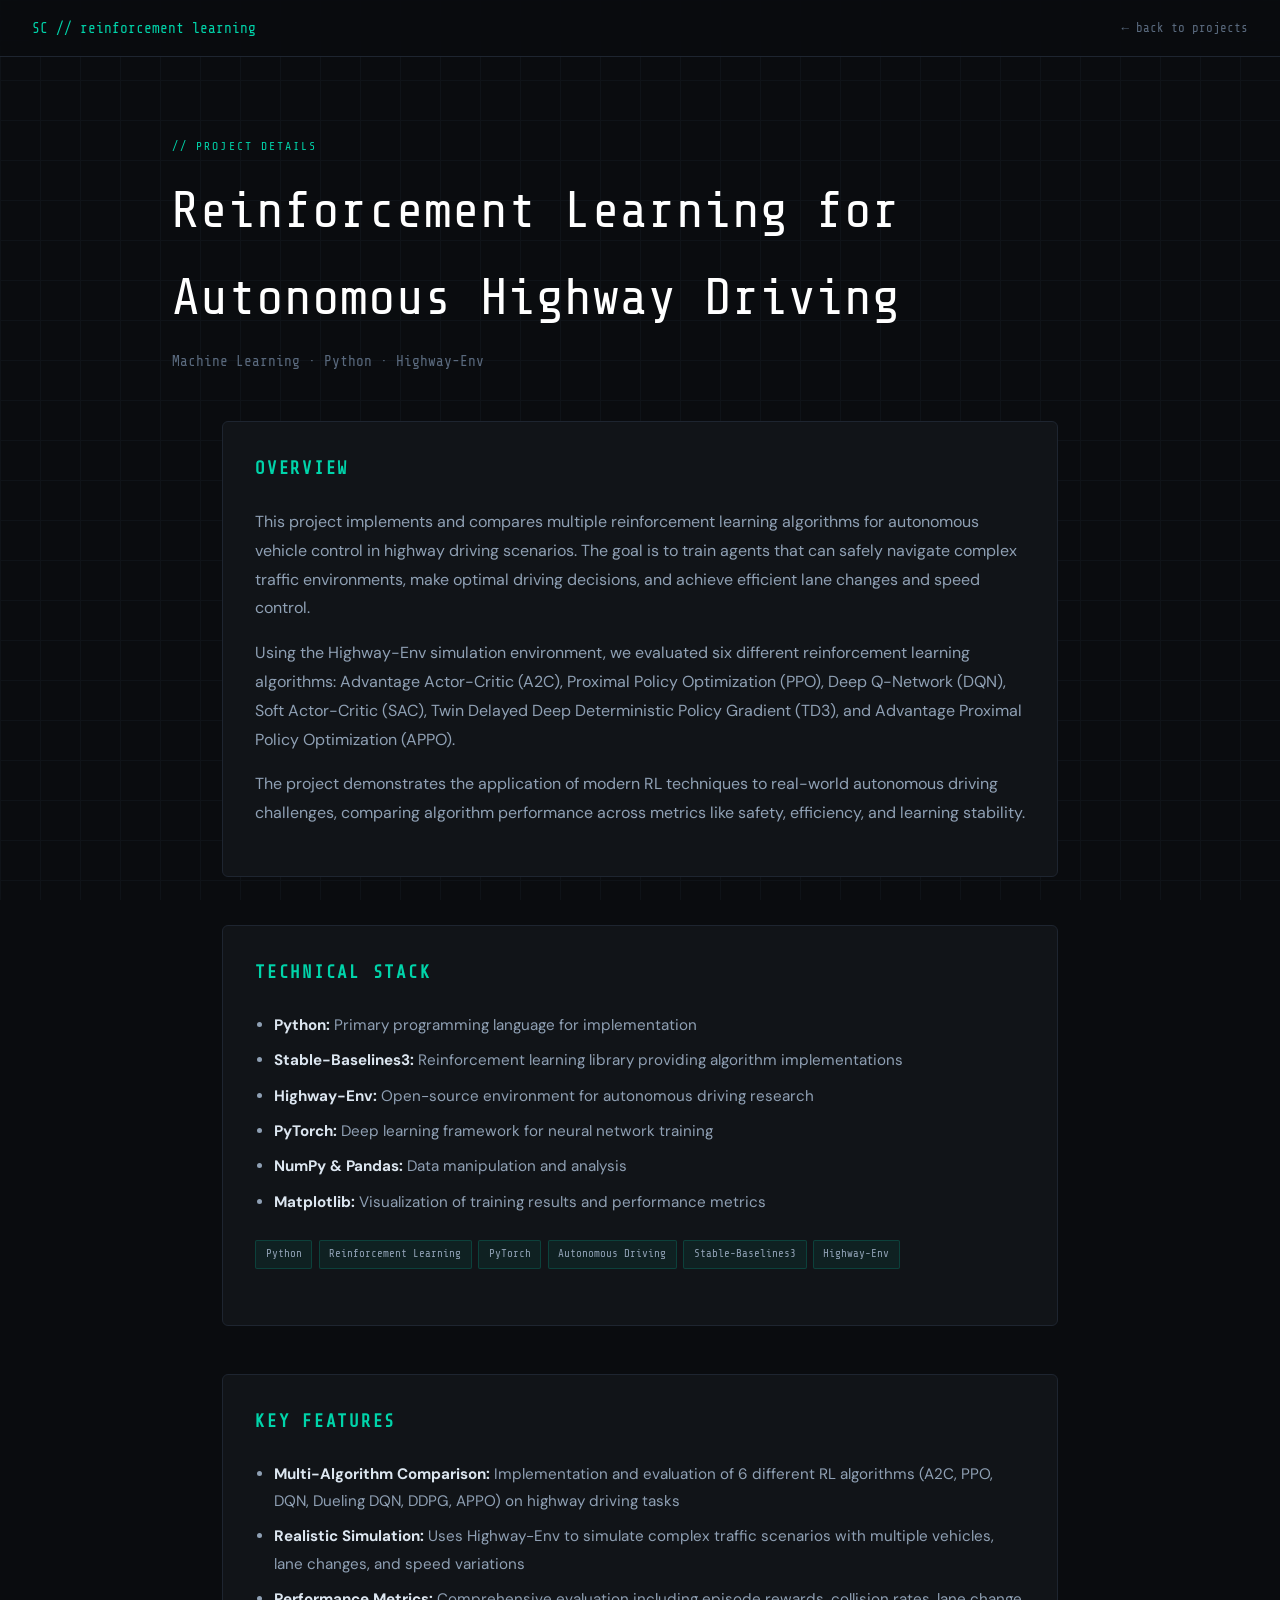
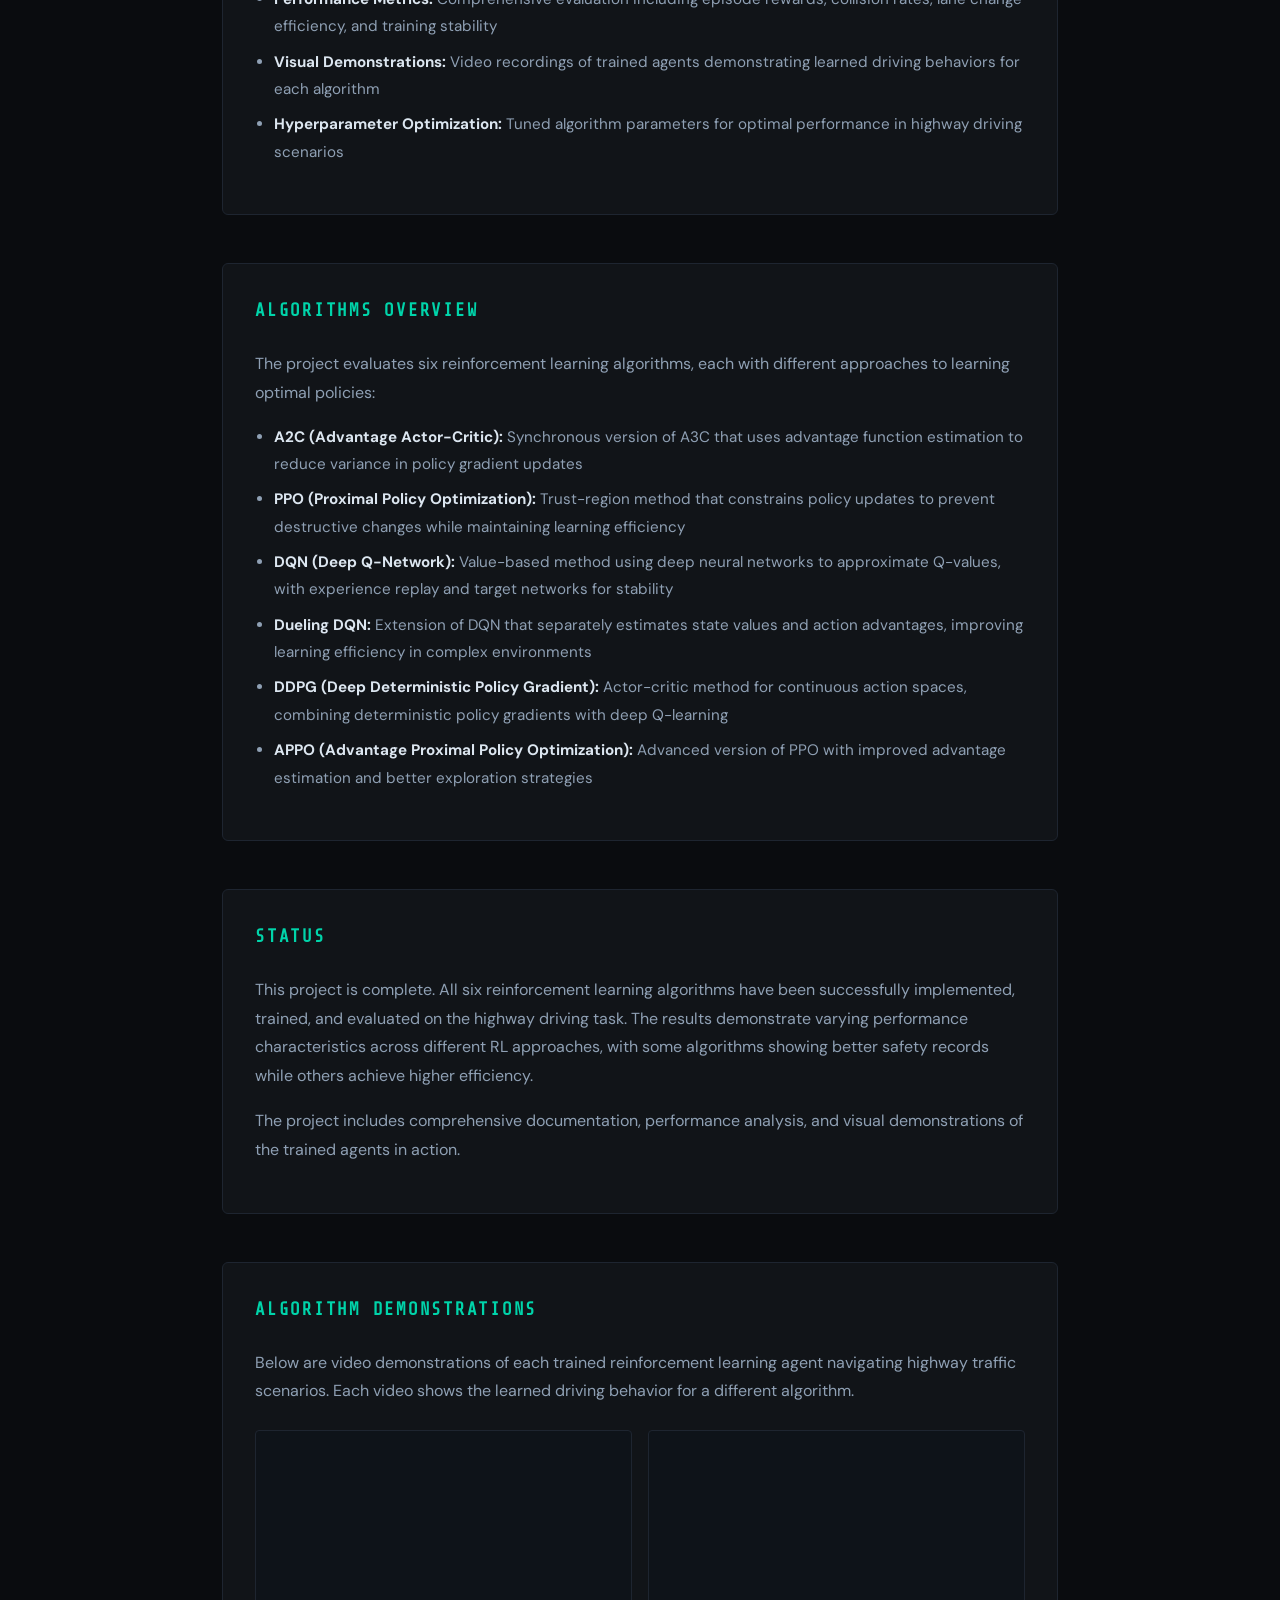
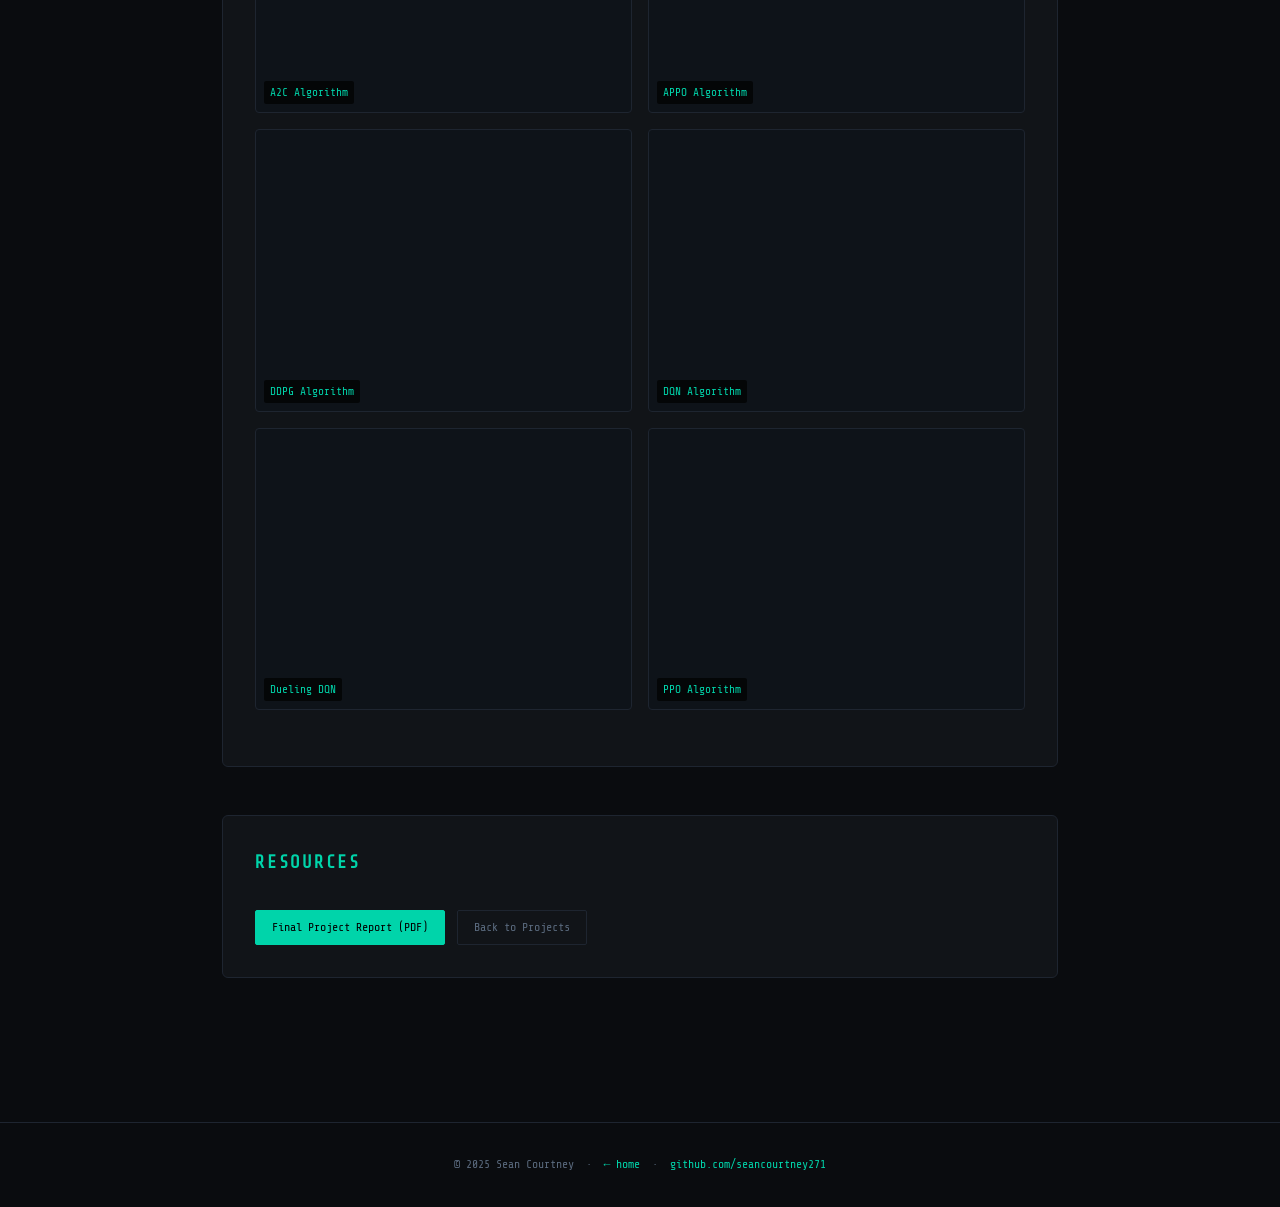
==== project2-details.html @ b9f99169 "Added html pages for 2 projects and their supporting videos and documents" ====
<!DOCTYPE html>
<html lang="en">
<head>
  <meta charset="UTF-8" />
  <meta name="viewport" content="width=device-width, initial-scale=1.0"/>
  <title>Project 2 — Sean Courtney</title>
  <link href="https://fonts.googleapis.com/css2?family=Share+Tech+Mono&family=DM+Sans:wght@300;400;500;600&display=swap" rel="stylesheet"/>
  <style>
    /* ─── DESIGN TOKENS (keep in sync with index.html) ──────────── */
    :root {
      --bg:        #0a0c0f;
      --surface:   #111418;
      --surface2:  #161b22;
      --border:    #1e2530;
      --accent:    #00d4aa;
      --accent2:   #0087ff;
      --text:      #dce6f0;
      --muted:     #5a6a7e;
      --mono:      'Share Tech Mono', monospace;
      --sans:      'DM Sans', sans-serif;
    }

    *, *::before, *::after { box-sizing: border-box; margin: 0; padding: 0; }
    html { scroll-behavior: smooth; }
    body {
      background: var(--bg);
      color: var(--text);
      font-family: var(--sans);
      font-size: 16px;
      line-height: 1.7;
      overflow-x: hidden;
    }
    a { color: var(--accent); text-decoration: none; }
    a:hover { text-decoration: underline; }

    /* grid background */
    body::before {
      content: '';
      position: fixed; inset: 0;
      background-image:
        linear-gradient(var(--border) 1px, transparent 1px),
        linear-gradient(90deg, var(--border) 1px, transparent 1px);
      background-size: 40px 40px;
      opacity: 0.3;
      pointer-events: none; z-index: 0;
    }

    /* ─── NAV ────────────────────────────────────────────────────── */
    nav {
      position: sticky; top: 0; z-index: 100;
      background: rgba(10,12,15,0.88);
      backdrop-filter: blur(12px);
      border-bottom: 1px solid var(--border);
      padding: 1rem 2rem;
      display: flex; justify-content: space-between; align-items: center;
    }
    .nav-logo { font-family: var(--mono); color: var(--accent); font-size: 0.9rem; }
    .nav-back {
      font-family: var(--mono); font-size: 0.78rem;
      color: var(--muted); transition: color 0.2s;
    }
    .nav-back:hover { color: var(--accent); text-decoration: none; }

    /* ─── PAGE HEADER ────────────────────────────────────────────── */
    .page-header {
      padding: 5rem 2rem 3rem;
      max-width: 1000px; margin: 0 auto;
      position: relative; z-index: 1;
    }
    .page-tag {
      font-family: var(--mono); font-size: 0.72rem;
      color: var(--accent); letter-spacing: 0.18em;
      text-transform: uppercase; margin-bottom: 0.6rem;
    }
    h1 {
      font-family: var(--mono);
      font-size: clamp(2rem, 5vw, 3.2rem);
      font-weight: 400; color: #fff;
      animation: fadeUp 0.6s 0.1s both;
    }
    .page-sub {
      color: var(--muted); font-size: 0.9rem;
      font-family: var(--mono); margin-top: 0.5rem;
      animation: fadeUp 0.6s 0.25s both;
    }

    /* ─── MAIN CONTENT AREA ──────────────────────────────────────── */
    .content-container {
      max-width: 900px; margin: 0 auto;
      padding: 0 2rem 6rem;
      position: relative; z-index: 1;
    }

    /* ─── CONTENT SECTIONS ───────────────────────────────────────── */
    .content-section {
      margin-bottom: 3rem;
      padding: 2rem;
      border: 1px solid var(--border);
      border-radius: 6px;
      background: var(--surface);
    }

    .section-title {
      font-family: var(--mono);
      font-size: 1.1rem;
      color: var(--accent);
      margin-bottom: 1.5rem;
      text-transform: uppercase;
      letter-spacing: 0.1em;
    }

    .section-content {
      color: #8fa0b4;
      line-height: 1.8;
    }

    .section-content p {
      margin-bottom: 1rem;
    }

    .section-content ul {
      margin: 1rem 0 1rem 1.2rem;
      font-size: 0.95rem;
      color: #8fa0b4;
    }

    .section-content ul li {
      margin-bottom: 0.5rem;
    }

    .section-content strong {
      color: var(--text);
    }

    /* ─── MEDIA GALLERY ──────────────────────────────────────────── */
    .media-gallery {
      display: grid;
      grid-template-columns: repeat(auto-fit, minmax(250px, 1fr));
      gap: 1rem;
      margin: 1.5rem 0;
    }

    .gallery-item {
      aspect-ratio: 4/3;
      border: 1px solid var(--border);
      border-radius: 4px;
      overflow: hidden;
      background: #0e1319;
      display: flex;
      align-items: center;
      justify-content: center;
      position: relative;
    }

    .gallery-item img,
    .gallery-item video {
      width: 100%;
      height: 100%;
      object-fit: contain;
    }

    /* ─── TAGS ───────────────────────────────────────────────────── */
    .proj-tags {
      display: flex;
      flex-wrap: wrap;
      gap: 0.4rem;
      margin: 1.5rem 0;
    }

    .tag {
      font-family: var(--mono);
      font-size: 0.68rem;
      padding: 0.25rem 0.6rem;
      background: rgba(0,212,170,0.07);
      border: 1px solid rgba(0,212,170,0.18);
      border-radius: 2px;
      color: #8fa0b4;
    }

    /* ─── LINKS ──────────────────────────────────────────────────── */
    .proj-links {
      display: flex;
      gap: 0.75rem;
      flex-wrap: wrap;
      margin-top: 2rem;
    }

    .proj-link {
      font-family: var(--mono);
      font-size: 0.74rem;
      padding: 0.4rem 1rem;
      border: 1px solid var(--border);
      border-radius: 2px;
      color: var(--muted);
      transition: all 0.2s;
    }

    .proj-link:hover {
      color: var(--accent);
      border-color: var(--accent);
      text-decoration: none;
    }

    .proj-link.primary {
      background: var(--accent);
      color: #000;
      border-color: var(--accent);
    }

    .proj-link.primary:hover {
      background: transparent;
      color: var(--accent);
    }

    /* ─── RESPONSIVE ─────────────────────────────────────────────── */
    @media (max-width: 720px) {
      .content-section {
        padding: 1.5rem;
      }

      .media-gallery {
        grid-template-columns: 1fr;
      }
    }

    @keyframes fadeUp {
      from { opacity: 0; transform: translateY(12px); }
      to   { opacity: 1; transform: translateY(0); }
    }
  </style>
</head>
<body>

  <!-- ════════════════════════════════════════════════════════════
       NAV
  ════════════════════════════════════════════════════════════ -->
  <nav>
    <div class="nav-logo">SC // reinforcement learning</div>
    <a href="projects.html" class="nav-back">← back to projects</a>
  </nav>

  <!-- ════════════════════════════════════════════════════════════
       PAGE HEADER
  ════════════════════════════════════════════════════════════ -->
  <div class="page-header">
    <p class="page-tag">// project details</p>
    <h1>Reinforcement Learning for Autonomous Highway Driving</h1>
    <p class="page-sub">Machine Learning · Python · Highway-Env</p>
  </div>

  <!-- ════════════════════════════════════════════════════════════
       CONTENT
  ════════════════════════════════════════════════════════════ -->
  <div class="content-container">

    <!-- ── OVERVIEW ── -->
    <div class="content-section">
      <h2 class="section-title">Overview</h2>
      <div class="section-content">
        <p>
          This project implements and compares multiple reinforcement learning algorithms for autonomous vehicle control in highway driving scenarios. The goal is to train agents that can safely navigate complex traffic environments, make optimal driving decisions, and achieve efficient lane changes and speed control.
        </p>
        <p>
          Using the Highway-Env simulation environment, we evaluated six different reinforcement learning algorithms: Advantage Actor-Critic (A2C), Proximal Policy Optimization (PPO), Deep Q-Network (DQN), Soft Actor-Critic (SAC), Twin Delayed Deep Deterministic Policy Gradient (TD3), and Advantage Proximal Policy Optimization (APPO).
        </p>
        <p>
          The project demonstrates the application of modern RL techniques to real-world autonomous driving challenges, comparing algorithm performance across metrics like safety, efficiency, and learning stability.
        </p>
      </div>
    </div>

    <!-- ── TECHNICAL DETAILS ── -->
    <div class="content-section">
      <h2 class="section-title">Technical Stack</h2>
      <div class="section-content">
        <ul>
          <li><strong>Python:</strong> Primary programming language for implementation</li>
          <li><strong>Stable-Baselines3:</strong> Reinforcement learning library providing algorithm implementations</li>
          <li><strong>Highway-Env:</strong> Open-source environment for autonomous driving research</li>
          <li><strong>PyTorch:</strong> Deep learning framework for neural network training</li>
          <li><strong>NumPy & Pandas:</strong> Data manipulation and analysis</li>
          <li><strong>Matplotlib:</strong> Visualization of training results and performance metrics</li>
        </ul>
      </div>

      <!-- ── TECH TAGS ── -->
      <div class="proj-tags">
        <span class="tag">Python</span>
        <span class="tag">Reinforcement Learning</span>
        <span class="tag">PyTorch</span>
        <span class="tag">Autonomous Driving</span>
        <span class="tag">Stable-Baselines3</span>
        <span class="tag">Highway-Env</span>
      </div>
    </div>

    <!-- ── KEY FEATURES ── -->
    <div class="content-section">
      <h2 class="section-title">Key Features</h2>
      <div class="section-content">
        <ul>
          <li><strong>Multi-Algorithm Comparison:</strong> Implementation and evaluation of 6 different RL algorithms (A2C, PPO, DQN, Dueling DQN, DDPG, APPO) on highway driving tasks</li>
          <li><strong>Realistic Simulation:</strong> Uses Highway-Env to simulate complex traffic scenarios with multiple vehicles, lane changes, and speed variations</li>
          <li><strong>Performance Metrics:</strong> Comprehensive evaluation including episode rewards, collision rates, lane change efficiency, and training stability</li>
          <li><strong>Visual Demonstrations:</strong> Video recordings of trained agents demonstrating learned driving behaviors for each algorithm</li>
          <li><strong>Hyperparameter Optimization:</strong> Tuned algorithm parameters for optimal performance in highway driving scenarios</li>
        </ul>
      </div>
    </div>

    <!-- ── ALGORITHMS OVERVIEW ── -->
    <div class="content-section">
      <h2 class="section-title">Algorithms Overview</h2>
      <div class="section-content">
        <p>The project evaluates six reinforcement learning algorithms, each with different approaches to learning optimal policies:</p>
        <ul>
          <li><strong>A2C (Advantage Actor-Critic):</strong> Synchronous version of A3C that uses advantage function estimation to reduce variance in policy gradient updates</li>
          <li><strong>PPO (Proximal Policy Optimization):</strong> Trust-region method that constrains policy updates to prevent destructive changes while maintaining learning efficiency</li>
          <li><strong>DQN (Deep Q-Network):</strong> Value-based method using deep neural networks to approximate Q-values, with experience replay and target networks for stability</li>
          <li><strong>Dueling DQN:</strong> Extension of DQN that separately estimates state values and action advantages, improving learning efficiency in complex environments</li>
          <li><strong>DDPG (Deep Deterministic Policy Gradient):</strong> Actor-critic method for continuous action spaces, combining deterministic policy gradients with deep Q-learning</li>
          <li><strong>APPO (Advantage Proximal Policy Optimization):</strong> Advanced version of PPO with improved advantage estimation and better exploration strategies</li>
        </ul>
      </div>
    </div>

    <!-- ── CURRENT STATUS ── -->
    <div class="content-section">
      <h2 class="section-title">Status</h2>
      <div class="section-content">
        <p>
          This project is complete. All six reinforcement learning algorithms have been successfully implemented, trained, and evaluated on the highway driving task. The results demonstrate varying performance characteristics across different RL approaches, with some algorithms showing better safety records while others achieve higher efficiency.
        </p>
        <p>
          The project includes comprehensive documentation, performance analysis, and visual demonstrations of the trained agents in action.
        </p>
      </div>
    </div>

    <!-- ── GALLERY ── -->
    <div class="content-section">
      <h2 class="section-title">Algorithm Demonstrations</h2>
      <div class="section-content">
        <p>Below are video demonstrations of each trained reinforcement learning agent navigating highway traffic scenarios. Each video shows the learned driving behavior for a different algorithm.</p>
      </div>
      <div class="media-gallery">
        <div class="gallery-item">
          <video autoplay muted loop playsinline>
            <source src="assets/reinforcement_learning_highway_project/highway_a2c.mp4" type="video/mp4">
            Your browser does not support the video tag.
          </video>
          <div style="position: absolute; bottom: 8px; left: 8px; font-family: var(--mono); font-size: 0.7rem; color: var(--accent); background: rgba(0,0,0,0.7); padding: 2px 6px; border-radius: 2px;">A2C Algorithm</div>
        </div>
        <div class="gallery-item">
          <video autoplay muted loop playsinline>
            <source src="assets/reinforcement_learning_highway_project/highway_appo.mp4" type="video/mp4">
            Your browser does not support the video tag.
          </video>
          <div style="position: absolute; bottom: 8px; left: 8px; font-family: var(--mono); font-size: 0.7rem; color: var(--accent); background: rgba(0,0,0,0.7); padding: 2px 6px; border-radius: 2px;">APPO Algorithm</div>
        </div>
        <div class="gallery-item">
          <video autoplay muted loop playsinline>
            <source src="assets/reinforcement_learning_highway_project/highway_ddpg.mp4" type="video/mp4">
            Your browser does not support the video tag.
          </video>
          <div style="position: absolute; bottom: 8px; left: 8px; font-family: var(--mono); font-size: 0.7rem; color: var(--accent); background: rgba(0,0,0,0.7); padding: 2px 6px; border-radius: 2px;">DDPG Algorithm</div>
        </div>
        <div class="gallery-item">
          <video autoplay muted loop playsinline>
            <source src="assets/reinforcement_learning_highway_project/highway_dqn.mp4" type="video/mp4">
            Your browser does not support the video tag.
          </video>
          <div style="position: absolute; bottom: 8px; left: 8px; font-family: var(--mono); font-size: 0.7rem; color: var(--accent); background: rgba(0,0,0,0.7); padding: 2px 6px; border-radius: 2px;">DQN Algorithm</div>
        </div>
        <div class="gallery-item">
          <video autoplay muted loop playsinline>
            <source src="assets/reinforcement_learning_highway_project/highway_dueling.mp4" type="video/mp4">
            Your browser does not support the video tag.
          </video>
          <div style="position: absolute; bottom: 8px; left: 8px; font-family: var(--mono); font-size: 0.7rem; color: var(--accent); background: rgba(0,0,0,0.7); padding: 2px 6px; border-radius: 2px;">Dueling DQN</div>
        </div>
        <div class="gallery-item">
          <video autoplay muted loop playsinline>
            <source src="assets/reinforcement_learning_highway_project/highway_ppo.mp4" type="video/mp4">
            Your browser does not support the video tag.
          </video>
          <div style="position: absolute; bottom: 8px; left: 8px; font-family: var(--mono); font-size: 0.7rem; color: var(--accent); background: rgba(0,0,0,0.7); padding: 2px 6px; border-radius: 2px;">PPO Algorithm</div>
        </div>
      </div>
    </div>

    <!-- ── LINKS ── -->
    <div class="content-section">
      <h2 class="section-title">Resources</h2>
      <div class="proj-links">
        <a href="assets/reinforcement_learning_highway_project/cwbrazea_ishaanma_seancour_Final_Project_Report.pdf" class="proj-link primary" target="_blank">Final Project Report (PDF)</a>
        <a href="projects.html#reinforcement-learning-highway" class="proj-link">Back to Projects</a>
      </div>
    </div>

  </div><!-- /.content-container -->

  <!-- ════════════════════════════════════════════════════════════
       FOOTER
  ════════════════════════════════════════════════════════════ -->
  <footer style="border-top:1px solid var(--border);padding:2rem;text-align:center;font-family:var(--mono);font-size:0.72rem;color:var(--muted);position:relative;z-index:1;">
    <p>© 2025 Sean Courtney &nbsp;·&nbsp;
      <a href="index.html">← home</a> &nbsp;·&nbsp;
      <a href="https://github.com/seancourtney271" target="_blank">github.com/seancourtney271</a>
    </p>
  </footer>

</body>
</html>
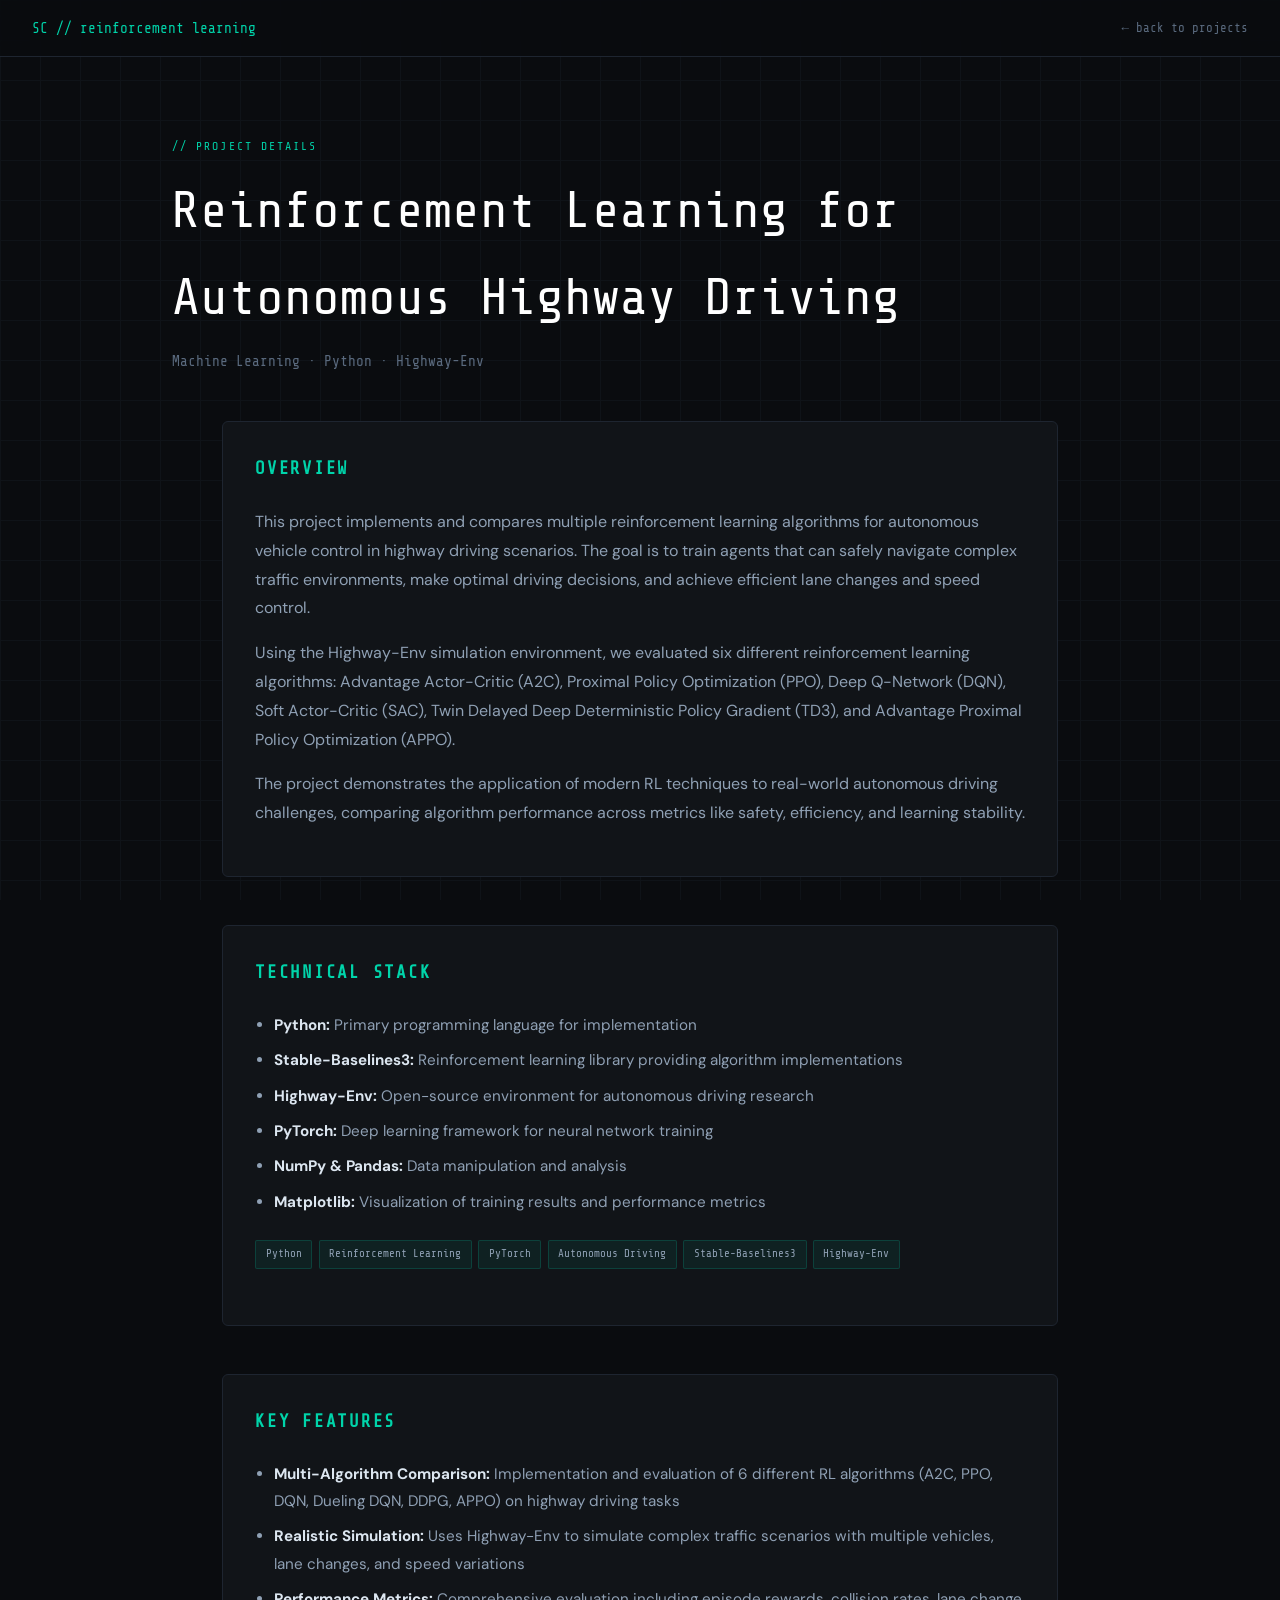
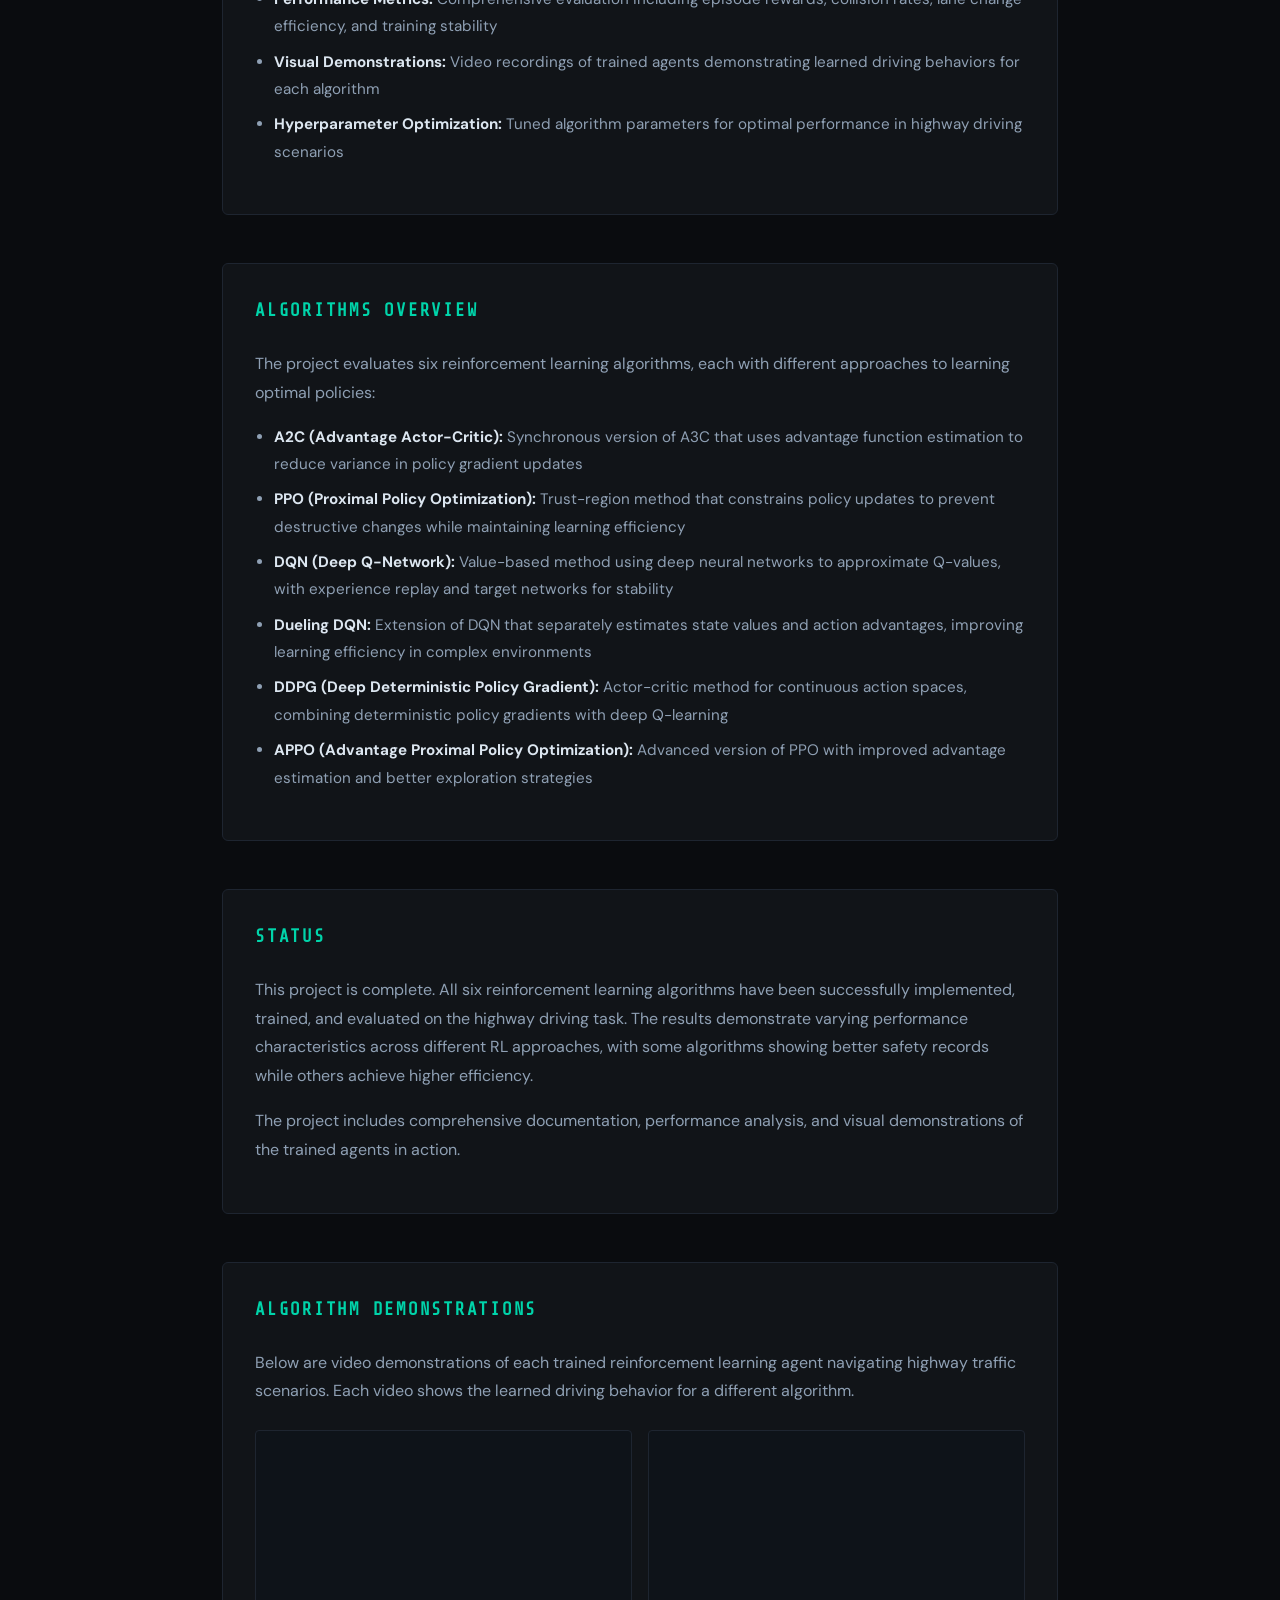
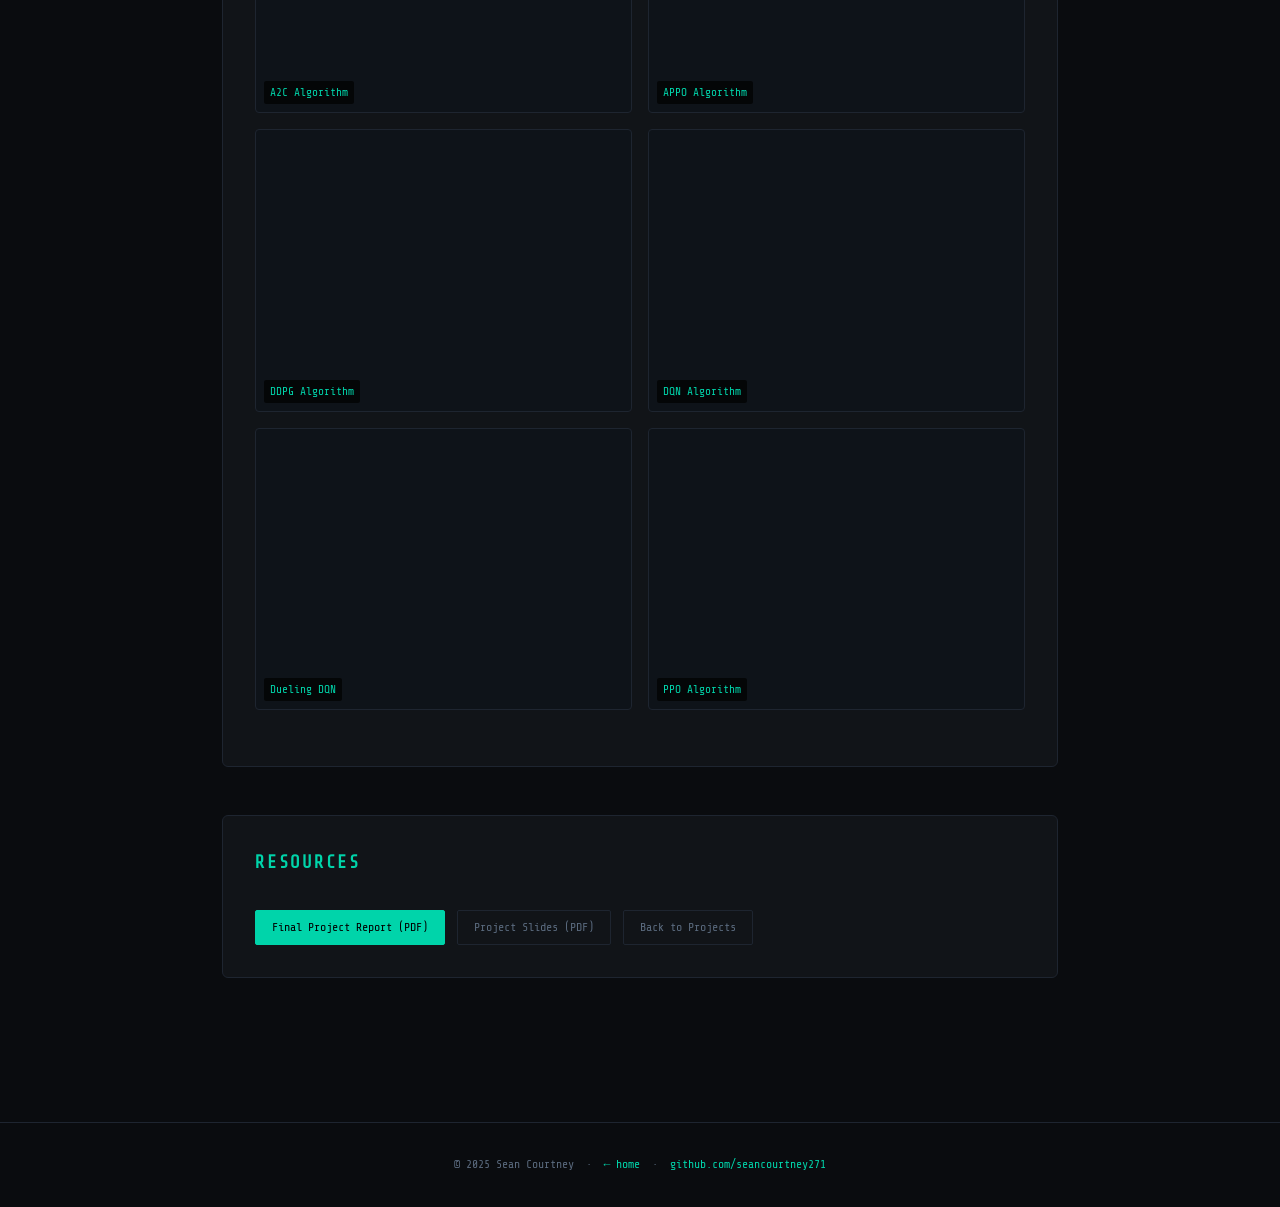
==== commit 80d0456e: "Added project slides and Fixed clip on homepage" ====
--- a/project2-details.html
+++ b/project2-details.html
@@ -394,6 +394,7 @@
       <h2 class="section-title">Resources</h2>
       <div class="proj-links">
         <a href="assets/reinforcement_learning_highway_project/cwbrazea_ishaanma_seancour_Final_Project_Report.pdf" class="proj-link primary" target="_blank">Final Project Report (PDF)</a>
+        <a href="assets/reinforcement_learning_highway_project/cwbrazea_ishaanma_seancour_Final_Project_Slides.pdf" class="proj-link" target="_blank">Project Slides (PDF)</a>
         <a href="projects.html#reinforcement-learning-highway" class="proj-link">Back to Projects</a>
       </div>
     </div>
